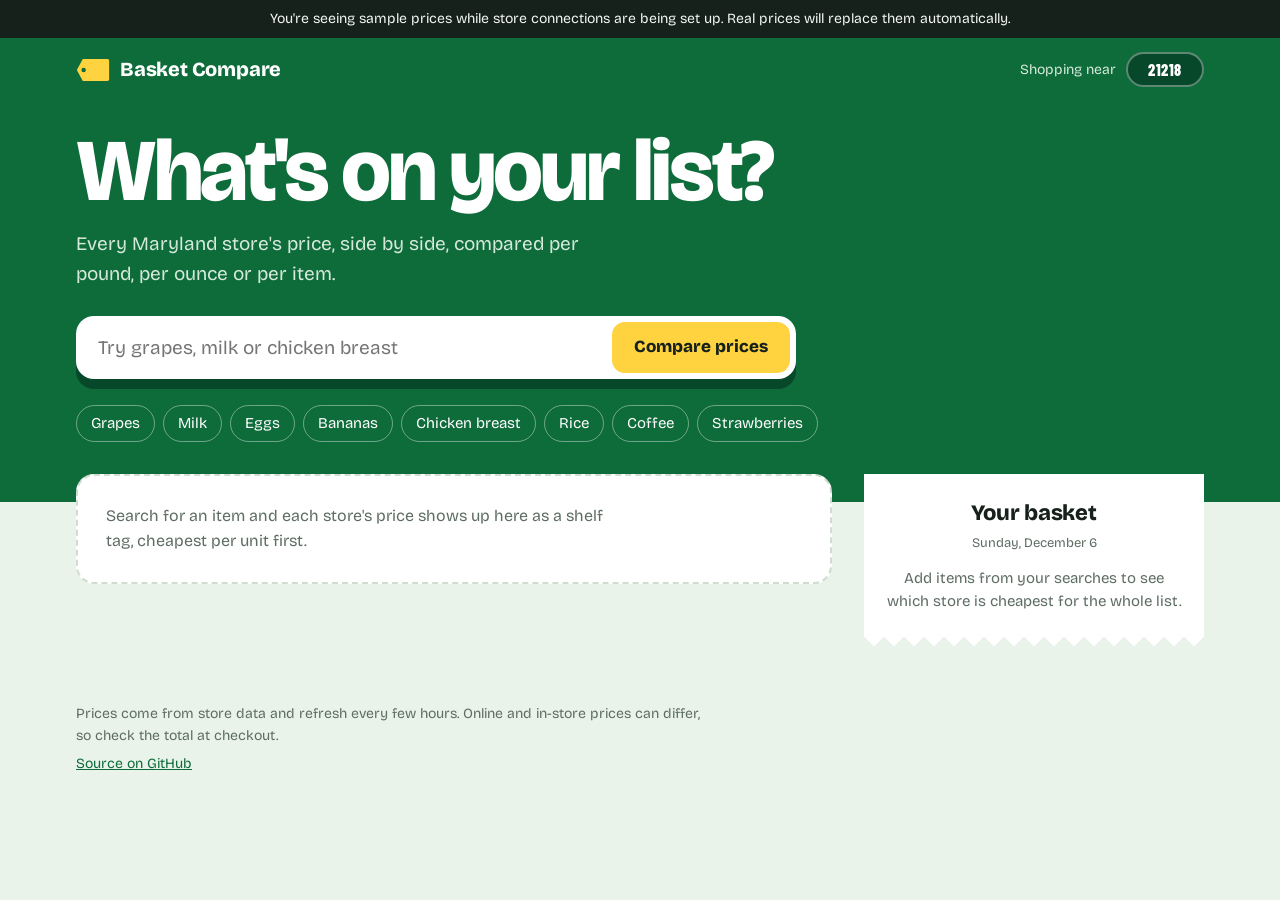
==== docs/index.html @ 12f12bfe "Basket Compare: Maryland grocery price comparison Unit-price comparison across stores, whole-basket " ====
<!doctype html>
<html lang="en">
<head>
  <meta charset="utf-8">
  <meta name="viewport" content="width=device-width, initial-scale=1">
  <title>Basket Compare — Maryland grocery prices</title>
  <meta name="description" content="Compare grocery prices across Maryland stores by unit price and find the cheapest store for your whole list.">
  <meta name="theme-color" content="#0e6b3a">
  <link rel="icon" href="data:image/svg+xml,%3Csvg xmlns='http://www.w3.org/2000/svg' viewBox='0 0 32 32'%3E%3Crect x='3' y='7' width='26' height='18' rx='3' fill='%23ffd23f'/%3E%3Ccircle cx='9' cy='16' r='2.5' fill='%230e6b3a'/%3E%3C/svg%3E">
  <link rel="preconnect" href="https://fonts.googleapis.com">
  <link rel="preconnect" href="https://fonts.gstatic.com" crossorigin>
  <link href="https://fonts.googleapis.com/css2?family=Bricolage+Grotesque:opsz,wght@12..96,400;12..96,600;12..96,800&family=Barlow+Condensed:wght@600;800&display=swap" rel="stylesheet">
  <link rel="stylesheet" href="styles.css">
</head>
<body>
  <p id="sample-note" class="sample-note" hidden>
    You're seeing sample prices while store connections are being set up. Real prices will replace them automatically.
  </p>

  <header class="aisle">
    <div class="wrap aisle-inner">
      <a class="brand" href="./" aria-label="Basket Compare home">
        <svg class="brand-tag" viewBox="0 0 40 28" aria-hidden="true"><path d="M8 1h29a2 2 0 0 1 2 2v22a2 2 0 0 1-2 2H8L1 14z" fill="#ffd23f"/><circle cx="9" cy="14" r="2.6" fill="#0e6b3a"/></svg>
        <span>Basket Compare</span>
      </a>
      <label class="zip">
        <span>Shopping near</span>
        <input id="zip" inputmode="numeric" maxlength="5" value="21218" aria-label="Maryland ZIP code">
      </label>
    </div>
  </header>

  <section class="hero">
    <div class="wrap">
      <h1>What's on your list?</h1>
      <p class="lede">Every Maryland store's price, side by side, compared per pound, per ounce or per item.</p>
      <form id="search-form" class="search" role="search">
        <input id="q" type="search" placeholder="Try grapes, milk or chicken breast" autocomplete="off" aria-label="Search for a grocery item">
        <button type="submit">Compare prices</button>
      </form>
      <div class="picks" id="quick" aria-label="Popular items">
        <button data-q="grapes">Grapes</button>
        <button data-q="milk">Milk</button>
        <button data-q="eggs">Eggs</button>
        <button data-q="bananas">Bananas</button>
        <button data-q="chicken breast">Chicken breast</button>
        <button data-q="rice">Rice</button>
        <button data-q="coffee">Coffee</button>
        <button data-q="strawberries">Strawberries</button>
      </div>
    </div>
  </section>

  <main class="wrap layout">
    <section class="results-col" aria-live="polite">
      <div id="results">
        <div class="shelf-empty">
          <p>Search for an item and each store's price shows up here as a shelf tag, cheapest per unit first.</p>
        </div>
      </div>
    </section>

    <aside class="receipt-col" aria-label="Your basket">
      <div class="receipt">
        <h2>Your basket</h2>
        <p class="receipt-sub" id="receipt-date"></p>
        <p class="receipt-empty" id="basket-empty">Add items from your searches to see which store is cheapest for the whole list.</p>
        <ul id="basket-list"></ul>
        <div id="basket-result"></div>
      </div>
    </aside>
  </main>

  <footer class="foot">
    <div class="wrap">
      <p>Prices come from store data and refresh every few hours. Online and in-store prices can differ, so check the total at checkout.</p>
      <p><a href="https://github.com/sahiljangra12/basket-compare">Source on GitHub</a></p>
    </div>
  </footer>

  <script type="module" src="app.js"></script>
</body>
</html>
---- docs/styles.css ----
:root {
  --leaf: #0e6b3a;        /* produce-aisle green */
  --leaf-deep: #08482a;
  --mint: #e9f3ea;        /* aisle floor */
  --tag: #ffd23f;         /* shelf-tag yellow */
  --grape: #6b2d7b;       /* sale prices */
  --ink: #15211a;
  --paper: #ffffff;
  --soft: #5e6d63;
  --rule: #cfdccf;
  --display: "Bricolage Grotesque", system-ui, sans-serif;
  --price: "Barlow Condensed", "Arial Narrow", sans-serif;
}

* { box-sizing: border-box; }
html { -webkit-text-size-adjust: 100%; }
body {
  margin: 0;
  background: var(--mint);
  color: var(--ink);
  font: 400 16px/1.55 var(--display);
  font-optical-sizing: auto;
}
.wrap { max-width: 1160px; margin: 0 auto; padding: 0 16px; }
button { font: inherit; cursor: pointer; color: inherit; }
a { color: var(--leaf); }
:focus-visible { outline: 3px solid var(--grape); outline-offset: 2px; border-radius: 6px; }

.sample-note {
  margin: 0; padding: 8px 16px; text-align: center;
  background: var(--ink); color: #f3f7f3; font-size: 14px;
}

/* Aisle header */
.aisle { background: var(--leaf); color: #fff; }
.aisle-inner { display: flex; align-items: center; justify-content: space-between; gap: 16px; min-height: 64px; }
.brand { display: flex; align-items: center; gap: 10px; color: #fff; text-decoration: none; font-weight: 800; font-size: 20px; letter-spacing: -0.01em; }
.brand-tag { width: 34px; height: 24px; }
.zip { display: flex; align-items: center; gap: 10px; font-size: 14px; color: #d6eadb; }
.zip input {
  width: 78px; padding: 6px 10px; border-radius: 999px; border: 2px solid rgba(255,255,255,.35);
  background: var(--leaf-deep); color: #fff; font: 800 16px var(--price); letter-spacing: .04em; text-align: center;
}
.zip input:focus { outline: none; border-color: var(--tag); }

/* Hero */
.hero { background: var(--leaf); color: #fff; padding: 28px 0 60px; }
.hero h1 {
  margin: 0; font-weight: 800; letter-spacing: -0.035em; line-height: .95;
  font-size: clamp(44px, 7.4vw, 88px); font-variation-settings: "opsz" 96;
}
.lede { margin: 16px 0 28px; font-size: 19px; color: #d6eadb; max-width: 46ch; }
.search { display: flex; gap: 0; max-width: 720px; background: #fff; border-radius: 18px; padding: 6px; box-shadow: 0 10px 0 var(--leaf-deep); }
.search input {
  flex: 1; min-width: 0; border: 0; padding: 14px 16px; font: 400 19px var(--display); color: var(--ink); background: transparent;
}
.search input:focus { outline: none; }
.search button {
  border: 0; border-radius: 13px; background: var(--tag); color: var(--ink);
  font-weight: 800; font-size: 17px; padding: 0 22px; white-space: nowrap;
}
.search button:hover { background: #ffdd66; }
.picks { display: flex; flex-wrap: wrap; gap: 8px; margin-top: 26px; }
.picks button {
  border: 1.5px solid rgba(255,255,255,.4); background: transparent; color: #fff;
  border-radius: 999px; padding: 6px 14px; font-size: 15px;
}
.picks button:hover, .picks button[aria-pressed="true"] { background: #fff; color: var(--leaf); border-color: #fff; }

/* Layout */
.layout {
  display: grid; grid-template-columns: minmax(0, 1fr) 340px; gap: 32px;
  margin-top: -28px; padding-bottom: 48px; align-items: start;
}
@media (max-width: 900px) { .layout { grid-template-columns: minmax(0, 1fr); } }

/* Results */
.shelf-empty {
  background: var(--paper); border-radius: 18px; padding: 28px; color: var(--soft);
  border: 2px dashed var(--rule);
}
.shelf-empty p { margin: 0; max-width: 52ch; }
.results-head {
  background: var(--paper); border-radius: 18px 18px 0 0; padding: 18px 20px 14px;
  display: flex; align-items: flex-end; justify-content: space-between; gap: 12px; flex-wrap: wrap;
}
.results-head h2 { margin: 0; font-size: 28px; font-weight: 800; letter-spacing: -0.02em; line-height: 1.1; }
.results-head p { margin: 4px 0 0; color: var(--soft); font-size: 15px; }
.add-btn {
  border: 2px solid var(--leaf); background: var(--leaf); color: #fff; border-radius: 12px;
  padding: 8px 14px; font-weight: 600; font-size: 15px;
}
.add-btn:hover { background: var(--leaf-deep); border-color: var(--leaf-deep); }
.add-btn.added { background: #fff; color: var(--leaf); }

/* The shelf: a rail with tags clipped to it */
.shelf {
  background: var(--paper); border-radius: 0 0 18px 18px; padding: 0 20px 22px;
  display: grid; grid-template-columns: repeat(auto-fill, minmax(250px, 1fr)); gap: 18px 16px;
  border-top: 10px solid #c7d3c9;
}
.tag {
  position: relative; display: grid; grid-template-rows: auto 1fr auto;
  background: var(--paper); border: 1.5px solid #d9e2da; border-top: 0; border-radius: 0 0 10px 10px;
  margin-top: -1px;
}
.tag-store {
  display: flex; align-items: center; justify-content: space-between; gap: 8px;
  background: var(--ink); color: #fff; padding: 6px 12px; font-weight: 600; font-size: 15px;
}
.tag-store small { font-weight: 400; color: #b9c7bd; font-size: 12px; }
.tag-body { display: grid; grid-template-columns: 82px 1fr; align-items: stretch; }
.unit-box {
  border-right: 1.5px solid #d9e2da; padding: 10px 10px 8px; display: flex; flex-direction: column; justify-content: center;
  font-size: 12px; color: var(--soft); line-height: 1.25;
}
.unit-box strong { font: 800 22px/1 var(--price); color: var(--ink); margin: 2px 0; }
.price-box { padding: 6px 12px 4px; text-align: right; }
.price { font: 800 64px/1 var(--price); letter-spacing: -0.01em; display: inline-flex; align-items: flex-start; }
.price .cur { font-size: 26px; margin-top: 7px; margin-right: 1px; }
.price .cents { font-size: 30px; margin-top: 6px; margin-left: 1px; text-decoration: underline; text-decoration-thickness: 3px; text-underline-offset: 3px; }
.was { display: block; font-size: 13px; color: var(--soft); }
.was s { font-family: var(--price); font-weight: 600; font-size: 15px; }
.tag-foot { padding: 8px 12px 12px; border-top: 1.5px dashed #d9e2da; }
.tag-title { margin: 0; font-weight: 600; font-size: 15px; line-height: 1.3; }
.tag-meta { margin: 2px 0 10px; color: var(--soft); font-size: 13px; }
.order {
  display: inline-block; text-decoration: none; color: var(--leaf); font-weight: 600; font-size: 14px;
  border-bottom: 2px solid currentColor; padding-bottom: 1px;
}
.order:hover { color: var(--leaf-deep); }

.tag.best { background: var(--tag); border-color: #e6b800; }
.tag.best .tag-store { background: var(--leaf); }
.tag.best .unit-box, .tag.best .tag-foot { border-color: rgba(21,33,26,.25); }
.tag.best .unit-box, .tag.best .tag-meta, .tag.best .was { color: #4a4320; }
.tag.best .order { color: var(--ink); }
.tag.best .tag-store small { color: var(--tag); font-weight: 600; font-size: 13px; }
.tag.sale .tag-store { background: var(--grape); }

.unpriced { background: var(--paper); border-radius: 18px; padding: 18px 20px; margin-top: 16px; }
.unpriced h3 { margin: 0 0 4px; font-size: 18px; font-weight: 800; }
.unpriced > p { margin: 0 0 10px; color: var(--soft); font-size: 14px; }
.unpriced ul { list-style: none; margin: 0; padding: 0; }
.unpriced li { display: flex; justify-content: space-between; gap: 16px; padding: 10px 0; border-top: 1px solid var(--rule); font-size: 14px; }
.unpriced li span { color: var(--soft); text-align: right; max-width: 40ch; }
.unpriced a { font-weight: 600; white-space: nowrap; }

.loading { background: var(--paper); border-radius: 18px; padding: 28px; color: var(--soft); }
.problem { background: var(--paper); border-radius: 18px; padding: 24px; border-left: 6px solid var(--grape); }

/* Receipt */
.receipt-col { position: sticky; top: 16px; }
.receipt {
  position: relative; background: var(--paper); padding: 22px 20px 34px;
  filter: drop-shadow(0 2px 0 #c7d3c9);
  --zig: 10px;
  -webkit-mask: conic-gradient(from -45deg at bottom, #0000, #000 1deg 89deg, #0000 90deg) 50% / calc(2 * var(--zig)) 100%;
          mask: conic-gradient(from -45deg at bottom, #0000, #000 1deg 89deg, #0000 90deg) 50% / calc(2 * var(--zig)) 100%;
}
.receipt h2 { margin: 0; text-align: center; font-size: 22px; font-weight: 800; letter-spacing: -0.01em; }
.receipt-sub { margin: 2px 0 14px; text-align: center; color: var(--soft); font-size: 13px; }
.receipt-empty { margin: 0; color: var(--soft); font-size: 15px; text-align: center; }
#basket-list { list-style: none; margin: 0; padding: 10px 0; border-top: 2px dashed var(--rule); border-bottom: 2px dashed var(--rule); }
#basket-list:empty { display: none; }
#basket-list li { display: flex; align-items: center; justify-content: space-between; gap: 8px; padding: 5px 0; font-size: 15px; }
.item-name::first-letter { text-transform: uppercase; }
.qty { display: inline-flex; align-items: center; gap: 2px; font: 800 17px var(--price); }
.qty button { width: 28px; height: 28px; border-radius: 8px; border: 1.5px solid var(--rule); background: #fff; line-height: 1; }
.qty button:hover { border-color: var(--leaf); }
.qty output { min-width: 22px; text-align: center; }
.qty .remove { border: 0; color: var(--soft); font-size: 20px; margin-left: 2px; }

.totals { padding-top: 12px; }
.totals h3 { margin: 0 0 6px; font-size: 15px; font-weight: 600; color: var(--soft); }
.line { display: flex; align-items: baseline; gap: 6px; padding: 3px 0; font-size: 15px; }
.line .dots { flex: 1; border-bottom: 2px dotted var(--rule); transform: translateY(-4px); }
.line .amt { font: 600 19px var(--price); }
.line .gap { color: var(--soft); font-size: 12px; }
.line.win { font-weight: 800; }
.line.win .amt { font-weight: 800; font-size: 24px; color: var(--leaf); }
.split { margin: 12px 0 0; padding: 10px 12px; background: var(--mint); border-radius: 10px; font-size: 14px; }
.fine { margin: 10px 0 0; color: var(--soft); font-size: 12px; line-height: 1.45; }
.order-all {
  width: 100%; margin-top: 14px; border: 0; border-radius: 12px; padding: 13px;
  background: var(--leaf); color: #fff; font-weight: 800; font-size: 16px;
}
.order-all:hover { background: var(--leaf-deep); }

.foot { padding: 8px 0 40px; color: var(--soft); font-size: 14px; }
.foot p { margin: 0 0 6px; max-width: 70ch; }

@media (max-width: 560px) {
  .hero { padding: 26px 0 56px; }
  .lede { font-size: 17px; }
  .search { flex-direction: column; padding: 6px; }
  .search button { padding: 13px; }
  .zip span { display: none; }
  .results-head h2 { font-size: 24px; }
  .shelf { padding: 0 12px 16px; }
}

/* One deliberate motion: new tags drop onto the shelf rail */
@media (prefers-reduced-motion: no-preference) {
  .tag { animation: hang .35s cubic-bezier(.2,.9,.3,1.2) both; transform-origin: top center; }
  .tag:nth-child(2) { animation-delay: .04s; } .tag:nth-child(3) { animation-delay: .08s; }
  .tag:nth-child(4) { animation-delay: .12s; } .tag:nth-child(n+5) { animation-delay: .16s; }
  @keyframes hang { from { transform: rotate(-3deg) translateY(-8px); opacity: 0; } }
}
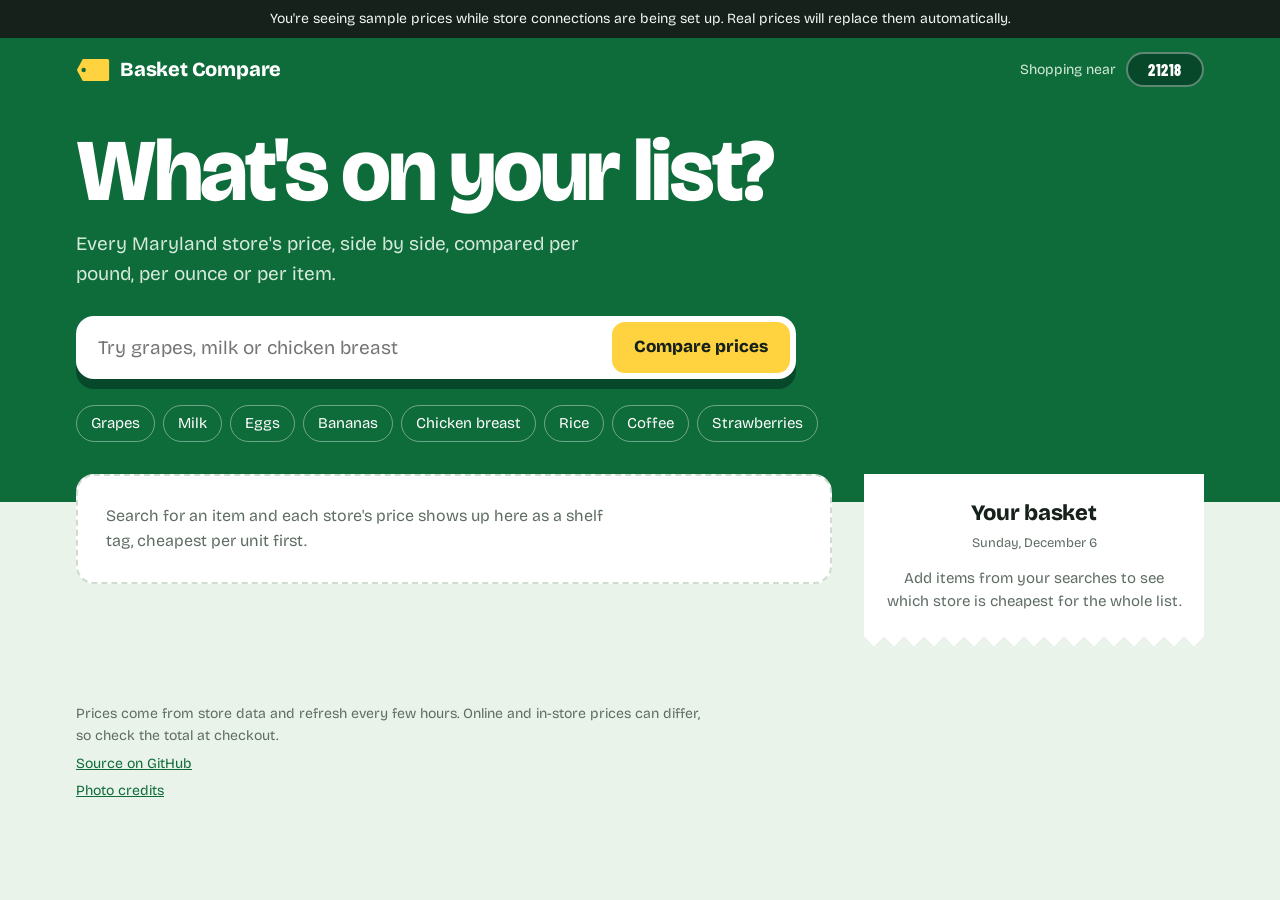
==== commit f6d849ad: "Add product photos, descriptions and buying tips Each search opens with a product card (photo, descr" ====
--- a/docs/index.html
+++ b/docs/index.html
@@ -75,6 +75,7 @@
     <div class="wrap">
       <p>Prices come from store data and refresh every few hours. Online and in-store prices can differ, so check the total at checkout.</p>
       <p><a href="https://github.com/sahiljangra12/basket-compare">Source on GitHub</a></p>
+      <p><a href="credits.html">Photo credits</a></p>
     </div>
   </footer>
 
--- a/docs/styles.css
+++ b/docs/styles.css
@@ -207,3 +207,43 @@
   .tag:nth-child(4) { animation-delay: .12s; } .tag:nth-child(n+5) { animation-delay: .16s; }
   @keyframes hang { from { transform: rotate(-3deg) translateY(-8px); opacity: 0; } }
 }
+
+/* Product card: the item you searched, above its shelf */
+.product {
+  background: var(--paper); border-radius: 18px 18px 0 0; padding: 20px;
+  display: grid; grid-template-columns: 240px minmax(0, 1fr); gap: 24px; align-items: start;
+}
+.product.no-photo { grid-template-columns: minmax(0, 1fr); }
+.product-photo { margin: 0; }
+.product-photo img {
+  display: block; width: 100%; aspect-ratio: 1; object-fit: cover; border-radius: 14px; background: var(--mint);
+}
+.product-photo figcaption { margin-top: 6px; font-size: 11px; color: var(--soft); line-height: 1.35; }
+.product-photo figcaption a { color: inherit; }
+.product-info h2 { margin: 2px 0 6px; font-size: 40px; font-weight: 800; letter-spacing: -0.03em; line-height: 1; }
+.product-desc { margin: 0 0 10px; font-size: 17px; max-width: 52ch; }
+.product-tip { margin: 0 0 16px; font-size: 15px; color: var(--soft); max-width: 56ch; padding-left: 12px; border-left: 3px solid var(--tag); }
+.product-tip strong { color: var(--ink); font-weight: 600; margin-right: 4px; }
+.product-facts { display: flex; flex-wrap: wrap; gap: 10px; margin-bottom: 16px; }
+.product-facts div {
+  display: grid; padding: 8px 14px 9px; border-radius: 12px; background: var(--mint); min-width: 120px; line-height: 1.15;
+}
+.product-facts div:first-child { background: var(--tag); }
+.product-facts span { font-size: 13px; color: var(--soft); }
+.product-facts div:first-child span, .product-facts div:first-child em { color: #4a4320; }
+.product-facts strong { font: 800 30px/1.05 var(--price); }
+.product-facts small { font-size: 16px; font-weight: 600; }
+.product-facts em { font-style: normal; font-size: 13px; color: var(--soft); }
+
+/* Photo on each shelf tag */
+.tag-photo { aspect-ratio: 4 / 3; overflow: hidden; background: #fff; border-bottom: 1.5px solid #d9e2da; }
+.tag-photo img { display: block; width: 100%; height: 100%; }
+.tag-photo.scene img { object-fit: cover; }
+.tag-photo.pack img { object-fit: contain; padding: 10px; }
+.tag.best .tag-photo { border-color: rgba(21,33,26,.25); }
+
+@media (max-width: 700px) {
+  .product { grid-template-columns: minmax(0, 1fr); gap: 16px; padding: 16px; }
+  .product-photo img { aspect-ratio: 16 / 10; }
+  .product-info h2 { font-size: 32px; }
+}
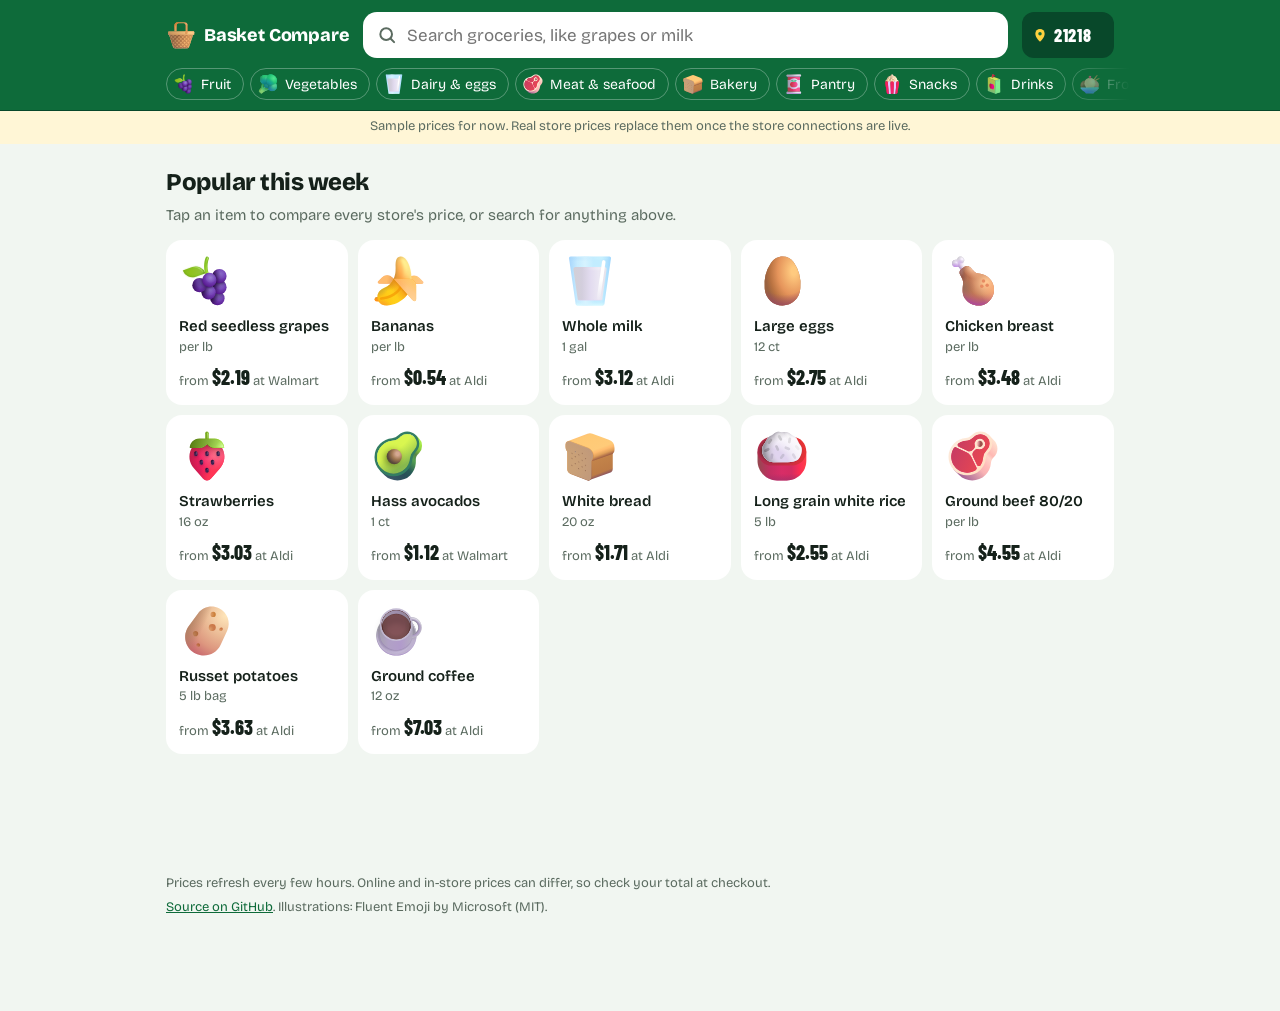
==== commit 871cd38c: "Rebuild: smarter search, 168 products, illustrated icons, fixed store links - Search suggests as you" ====
--- a/docs/index.html
+++ b/docs/index.html
@@ -2,83 +2,67 @@
 <html lang="en">
 <head>
   <meta charset="utf-8">
-  <meta name="viewport" content="width=device-width, initial-scale=1">
+  <meta name="viewport" content="width=device-width, initial-scale=1, viewport-fit=cover">
   <title>Basket Compare — Maryland grocery prices</title>
   <meta name="description" content="Compare grocery prices across Maryland stores by unit price and find the cheapest store for your whole list.">
   <meta name="theme-color" content="#0e6b3a">
-  <link rel="icon" href="data:image/svg+xml,%3Csvg xmlns='http://www.w3.org/2000/svg' viewBox='0 0 32 32'%3E%3Crect x='3' y='7' width='26' height='18' rx='3' fill='%23ffd23f'/%3E%3Ccircle cx='9' cy='16' r='2.5' fill='%230e6b3a'/%3E%3C/svg%3E">
+  <link rel="icon" href="icons/basket.svg" type="image/svg+xml">
   <link rel="preconnect" href="https://fonts.googleapis.com">
   <link rel="preconnect" href="https://fonts.gstatic.com" crossorigin>
   <link href="https://fonts.googleapis.com/css2?family=Bricolage+Grotesque:opsz,wght@12..96,400;12..96,600;12..96,800&family=Barlow+Condensed:wght@600;800&display=swap" rel="stylesheet">
-  <link rel="stylesheet" href="styles.css">
+  <link rel="stylesheet" href="styles.css?v=6">
 </head>
 <body>
-  <p id="sample-note" class="sample-note" hidden>
-    You're seeing sample prices while store connections are being set up. Real prices will replace them automatically.
-  </p>
-
-  <header class="aisle">
-    <div class="wrap aisle-inner">
-      <a class="brand" href="./" aria-label="Basket Compare home">
-        <svg class="brand-tag" viewBox="0 0 40 28" aria-hidden="true"><path d="M8 1h29a2 2 0 0 1 2 2v22a2 2 0 0 1-2 2H8L1 14z" fill="#ffd23f"/><circle cx="9" cy="14" r="2.6" fill="#0e6b3a"/></svg>
+  <header class="bar">
+    <div class="wrap bar-inner">
+      <a class="brand" href="#/" aria-label="Basket Compare home">
+        <img src="icons/basket.svg" alt="" width="30" height="30">
         <span>Basket Compare</span>
       </a>
-      <label class="zip">
-        <span>Shopping near</span>
-        <input id="zip" inputmode="numeric" maxlength="5" value="21218" aria-label="Maryland ZIP code">
+
+      <form class="search" id="search-form" role="search" autocomplete="off">
+        <svg class="search-icon" viewBox="0 0 24 24" aria-hidden="true"><circle cx="11" cy="11" r="7" fill="none" stroke="currentColor" stroke-width="2.4"/><path d="m16.5 16.5 4 4" stroke="currentColor" stroke-width="2.4" stroke-linecap="round"/></svg>
+        <input id="q" type="search" placeholder="Search groceries, like grapes or milk" aria-label="Search groceries"
+               role="combobox" aria-expanded="false" aria-controls="suggest" aria-autocomplete="list" spellcheck="false">
+        <ul id="suggest" class="suggest" role="listbox" hidden></ul>
+      </form>
+
+      <label class="zip" title="Your Maryland ZIP code">
+        <span class="visually-hidden">Maryland ZIP code</span>
+        <svg viewBox="0 0 24 24" aria-hidden="true"><path d="M12 22s7-6.2 7-12a7 7 0 1 0-14 0c0 5.8 7 12 7 12Z" fill="currentColor"/><circle cx="12" cy="10" r="2.6" fill="#0e6b3a"/></svg>
+        <input id="zip" inputmode="numeric" maxlength="5" value="21218">
       </label>
     </div>
+    <nav class="wrap cats" id="cats" aria-label="Categories"></nav>
   </header>
 
-  <section class="hero">
-    <div class="wrap">
-      <h1>What's on your list?</h1>
-      <p class="lede">Every Maryland store's price, side by side, compared per pound, per ounce or per item.</p>
-      <form id="search-form" class="search" role="search">
-        <input id="q" type="search" placeholder="Try grapes, milk or chicken breast" autocomplete="off" aria-label="Search for a grocery item">
-        <button type="submit">Compare prices</button>
-      </form>
-      <div class="picks" id="quick" aria-label="Popular items">
-        <button data-q="grapes">Grapes</button>
-        <button data-q="milk">Milk</button>
-        <button data-q="eggs">Eggs</button>
-        <button data-q="bananas">Bananas</button>
-        <button data-q="chicken breast">Chicken breast</button>
-        <button data-q="rice">Rice</button>
-        <button data-q="coffee">Coffee</button>
-        <button data-q="strawberries">Strawberries</button>
+  <p class="sample-note" id="sample-note" hidden>Sample prices for now. Real store prices replace them once the store connections are live.</p>
+
+  <main class="wrap" id="view" tabindex="-1"></main>
+
+  <button class="basket-fab" id="basket-fab" type="button" aria-controls="drawer" aria-expanded="false" hidden>
+    <img src="icons/basket.svg" alt="" width="26" height="26">
+    <span id="fab-count">0</span>
+    <strong id="fab-total"></strong>
+  </button>
+
+  <div class="scrim" id="scrim" hidden></div>
+  <aside class="drawer" id="drawer" aria-label="Your basket" aria-hidden="true">
+    <div class="receipt">
+      <div class="receipt-head">
+        <h2>Your basket</h2>
+        <button class="close" id="close-drawer" type="button" aria-label="Close basket">×</button>
       </div>
+      <div id="basket"></div>
     </div>
-  </section>
+  </aside>
 
-  <main class="wrap layout">
-    <section class="results-col" aria-live="polite">
-      <div id="results">
-        <div class="shelf-empty">
-          <p>Search for an item and each store's price shows up here as a shelf tag, cheapest per unit first.</p>
-        </div>
-      </div>
-    </section>
-
-    <aside class="receipt-col" aria-label="Your basket">
-      <div class="receipt">
-        <h2>Your basket</h2>
-        <p class="receipt-sub" id="receipt-date"></p>
-        <p class="receipt-empty" id="basket-empty">Add items from your searches to see which store is cheapest for the whole list.</p>
-        <ul id="basket-list"></ul>
-        <div id="basket-result"></div>
-      </div>
-    </aside>
-  </main>
-
-  <footer class="foot">
-    <div class="wrap">
-      <p>Prices come from store data and refresh every few hours. Online and in-store prices can differ, so check the total at checkout.</p>
-      <p><a href="https://github.com/sahiljangra12/basket-compare">Source on GitHub</a></p>
-      <p><a href="credits.html">Photo credits</a></p>
-    </div>
+  <footer class="wrap foot">
+    <p>Prices refresh every few hours. Online and in-store prices can differ, so check your total at checkout.</p>
+    <p><a href="https://github.com/sahiljangra12/basket-compare">Source on GitHub</a>. Illustrations: Fluent Emoji by Microsoft (MIT).</p>
   </footer>
 
-  <script type="module" src="app.js"></script>
+  <div class="toast" id="toast" role="status" aria-live="polite"></div>
+  <script type="module" src="app.js?v=6"></script>
 </body>
 </html>
--- a/docs/styles.css
+++ b/docs/styles.css
@@ -1,249 +1,229 @@
 :root {
-  --leaf: #0e6b3a;        /* produce-aisle green */
+  --leaf: #0e6b3a;
   --leaf-deep: #08482a;
-  --mint: #e9f3ea;        /* aisle floor */
-  --tag: #ffd23f;         /* shelf-tag yellow */
-  --grape: #6b2d7b;       /* sale prices */
+  --leaf-soft: #e3f0e6;
+  --mint: #f1f6f1;
+  --tag: #ffd23f;
+  --tag-soft: #fff6d6;
+  --grape: #6b2d7b;
   --ink: #15211a;
+  --soft: #5b6b60;
+  --rule: #dbe5dc;
   --paper: #ffffff;
-  --soft: #5e6d63;
-  --rule: #cfdccf;
   --display: "Bricolage Grotesque", system-ui, sans-serif;
   --price: "Barlow Condensed", "Arial Narrow", sans-serif;
-}
-
+  --ease: cubic-bezier(.2, .8, .2, 1);
+}
 * { box-sizing: border-box; }
-html { -webkit-text-size-adjust: 100%; }
-body {
-  margin: 0;
-  background: var(--mint);
-  color: var(--ink);
-  font: 400 16px/1.55 var(--display);
-  font-optical-sizing: auto;
-}
-.wrap { max-width: 1160px; margin: 0 auto; padding: 0 16px; }
-button { font: inherit; cursor: pointer; color: inherit; }
+html { -webkit-text-size-adjust: 100%; scroll-padding-top: 140px; }
+body { margin: 0; background: var(--mint); color: var(--ink); font: 400 16px/1.5 var(--display); }
+.wrap { max-width: 980px; margin: 0 auto; padding: 0 16px; }
+button { font: inherit; color: inherit; cursor: pointer; }
 a { color: var(--leaf); }
-:focus-visible { outline: 3px solid var(--grape); outline-offset: 2px; border-radius: 6px; }
-
-.sample-note {
-  margin: 0; padding: 8px 16px; text-align: center;
-  background: var(--ink); color: #f3f7f3; font-size: 14px;
-}
-
-/* Aisle header */
-.aisle { background: var(--leaf); color: #fff; }
-.aisle-inner { display: flex; align-items: center; justify-content: space-between; gap: 16px; min-height: 64px; }
-.brand { display: flex; align-items: center; gap: 10px; color: #fff; text-decoration: none; font-weight: 800; font-size: 20px; letter-spacing: -0.01em; }
-.brand-tag { width: 34px; height: 24px; }
-.zip { display: flex; align-items: center; gap: 10px; font-size: 14px; color: #d6eadb; }
-.zip input {
-  width: 78px; padding: 6px 10px; border-radius: 999px; border: 2px solid rgba(255,255,255,.35);
-  background: var(--leaf-deep); color: #fff; font: 800 16px var(--price); letter-spacing: .04em; text-align: center;
-}
-.zip input:focus { outline: none; border-color: var(--tag); }
-
-/* Hero */
-.hero { background: var(--leaf); color: #fff; padding: 28px 0 60px; }
-.hero h1 {
-  margin: 0; font-weight: 800; letter-spacing: -0.035em; line-height: .95;
-  font-size: clamp(44px, 7.4vw, 88px); font-variation-settings: "opsz" 96;
-}
-.lede { margin: 16px 0 28px; font-size: 19px; color: #d6eadb; max-width: 46ch; }
-.search { display: flex; gap: 0; max-width: 720px; background: #fff; border-radius: 18px; padding: 6px; box-shadow: 0 10px 0 var(--leaf-deep); }
+img { display: block; }
+:focus-visible { outline: 3px solid var(--grape); outline-offset: 2px; border-radius: 8px; }
+.visually-hidden { position: absolute; width: 1px; height: 1px; overflow: hidden; clip: rect(0 0 0 0); white-space: nowrap; }
+
+/* ---------- top bar: brand, search, ZIP ---------- */
+.bar { position: sticky; top: 0; z-index: 20; background: var(--leaf); color: #fff; box-shadow: 0 1px 0 var(--leaf-deep); }
+.bar-inner { display: flex; align-items: center; gap: 14px; padding-top: 12px; padding-bottom: 10px; }
+.brand { display: flex; align-items: center; gap: 8px; color: #fff; text-decoration: none; font-weight: 800; font-size: 18px; letter-spacing: -0.01em; white-space: nowrap; }
+.search { position: relative; z-index: 3; flex: 1; min-width: 0; }
 .search input {
-  flex: 1; min-width: 0; border: 0; padding: 14px 16px; font: 400 19px var(--display); color: var(--ink); background: transparent;
-}
-.search input:focus { outline: none; }
-.search button {
-  border: 0; border-radius: 13px; background: var(--tag); color: var(--ink);
-  font-weight: 800; font-size: 17px; padding: 0 22px; white-space: nowrap;
-}
-.search button:hover { background: #ffdd66; }
-.picks { display: flex; flex-wrap: wrap; gap: 8px; margin-top: 26px; }
-.picks button {
-  border: 1.5px solid rgba(255,255,255,.4); background: transparent; color: #fff;
-  border-radius: 999px; padding: 6px 14px; font-size: 15px;
-}
-.picks button:hover, .picks button[aria-pressed="true"] { background: #fff; color: var(--leaf); border-color: #fff; }
-
-/* Layout */
-.layout {
-  display: grid; grid-template-columns: minmax(0, 1fr) 340px; gap: 32px;
-  margin-top: -28px; padding-bottom: 48px; align-items: start;
-}
-@media (max-width: 900px) { .layout { grid-template-columns: minmax(0, 1fr); } }
-
-/* Results */
-.shelf-empty {
-  background: var(--paper); border-radius: 18px; padding: 28px; color: var(--soft);
-  border: 2px dashed var(--rule);
-}
-.shelf-empty p { margin: 0; max-width: 52ch; }
-.results-head {
-  background: var(--paper); border-radius: 18px 18px 0 0; padding: 18px 20px 14px;
-  display: flex; align-items: flex-end; justify-content: space-between; gap: 12px; flex-wrap: wrap;
-}
-.results-head h2 { margin: 0; font-size: 28px; font-weight: 800; letter-spacing: -0.02em; line-height: 1.1; }
-.results-head p { margin: 4px 0 0; color: var(--soft); font-size: 15px; }
-.add-btn {
-  border: 2px solid var(--leaf); background: var(--leaf); color: #fff; border-radius: 12px;
-  padding: 8px 14px; font-weight: 600; font-size: 15px;
-}
-.add-btn:hover { background: var(--leaf-deep); border-color: var(--leaf-deep); }
-.add-btn.added { background: #fff; color: var(--leaf); }
-
-/* The shelf: a rail with tags clipped to it */
-.shelf {
-  background: var(--paper); border-radius: 0 0 18px 18px; padding: 0 20px 22px;
-  display: grid; grid-template-columns: repeat(auto-fill, minmax(250px, 1fr)); gap: 18px 16px;
-  border-top: 10px solid #c7d3c9;
-}
-.tag {
-  position: relative; display: grid; grid-template-rows: auto 1fr auto;
-  background: var(--paper); border: 1.5px solid #d9e2da; border-top: 0; border-radius: 0 0 10px 10px;
-  margin-top: -1px;
-}
-.tag-store {
-  display: flex; align-items: center; justify-content: space-between; gap: 8px;
-  background: var(--ink); color: #fff; padding: 6px 12px; font-weight: 600; font-size: 15px;
-}
-.tag-store small { font-weight: 400; color: #b9c7bd; font-size: 12px; }
-.tag-body { display: grid; grid-template-columns: 82px 1fr; align-items: stretch; }
-.unit-box {
-  border-right: 1.5px solid #d9e2da; padding: 10px 10px 8px; display: flex; flex-direction: column; justify-content: center;
-  font-size: 12px; color: var(--soft); line-height: 1.25;
-}
-.unit-box strong { font: 800 22px/1 var(--price); color: var(--ink); margin: 2px 0; }
-.price-box { padding: 6px 12px 4px; text-align: right; }
-.price { font: 800 64px/1 var(--price); letter-spacing: -0.01em; display: inline-flex; align-items: flex-start; }
-.price .cur { font-size: 26px; margin-top: 7px; margin-right: 1px; }
-.price .cents { font-size: 30px; margin-top: 6px; margin-left: 1px; text-decoration: underline; text-decoration-thickness: 3px; text-underline-offset: 3px; }
-.was { display: block; font-size: 13px; color: var(--soft); }
-.was s { font-family: var(--price); font-weight: 600; font-size: 15px; }
-.tag-foot { padding: 8px 12px 12px; border-top: 1.5px dashed #d9e2da; }
-.tag-title { margin: 0; font-weight: 600; font-size: 15px; line-height: 1.3; }
-.tag-meta { margin: 2px 0 10px; color: var(--soft); font-size: 13px; }
+  width: 100%; height: 46px; border: 0; border-radius: 14px; padding: 0 16px 0 44px;
+  font: 400 17px var(--display); color: var(--ink); background: #fff; -webkit-appearance: none; appearance: none;
+}
+.search input::-webkit-search-cancel-button { display: none; }
+.search input:focus { outline: 3px solid var(--tag); outline-offset: 0; }
+.search-icon { position: absolute; left: 14px; top: 13px; width: 20px; height: 20px; color: var(--soft); pointer-events: none; }
+.zip { display: flex; align-items: center; gap: 4px; background: var(--leaf-deep); border-radius: 12px; padding: 0 10px; height: 46px; }
+.zip svg { width: 16px; height: 16px; color: var(--tag); }
+.zip input { width: 52px; border: 0; background: transparent; color: #fff; font: 800 18px var(--price); letter-spacing: .04em; }
+.zip input:focus { outline: none; }
+.zip:focus-within { box-shadow: 0 0 0 3px var(--tag); }
+
+/* suggestions under the search box */
+.suggest {
+  position: absolute; left: 0; right: 0; top: 52px; margin: 0; padding: 6px; list-style: none;
+  background: #fff; color: var(--ink); border-radius: 14px; box-shadow: 0 18px 40px rgba(8, 72, 42, .25);
+  max-height: min(70vh, 460px); overflow-y: auto;
+}
+.suggest li { display: grid; grid-template-columns: 36px 1fr auto; align-items: center; gap: 10px; padding: 7px 10px; border-radius: 10px; cursor: pointer; }
+.suggest li[aria-selected="true"], .suggest li:hover { background: var(--leaf-soft); }
+.suggest img { width: 32px; height: 32px; }
+.suggest .s-name { font-weight: 600; line-height: 1.2; }
+.suggest .s-name mark { background: none; color: var(--leaf); }
+.suggest .s-meta { display: block; font-size: 13px; color: var(--soft); font-weight: 400; }
+.suggest .s-price { font: 800 18px var(--price); color: var(--leaf); white-space: nowrap; }
+.suggest .s-note { display: block; padding: 6px 10px 2px; font-size: 13px; color: var(--soft); cursor: default; }
+.suggest .s-note:hover { background: none; }
+
+/* category chips */
+.cats { display: flex; gap: 6px; overflow-x: auto; padding-bottom: 10px; scrollbar-width: none;
+  -webkit-mask-image: linear-gradient(90deg, #000 92%, transparent); mask-image: linear-gradient(90deg, #000 92%, transparent); }
+.cats::-webkit-scrollbar { display: none; }
+.cats a {
+  display: flex; align-items: center; gap: 6px; flex: none; text-decoration: none; color: #fff;
+  border: 1.5px solid rgba(255, 255, 255, .3); border-radius: 999px; padding: 4px 12px 4px 6px; font-size: 14px;
+}
+.cats a img { width: 22px; height: 22px; }
+.cats a:hover, .cats a[aria-current="page"] { background: #fff; color: var(--leaf); border-color: #fff; }
+
+.sample-note { margin: 0; padding: 7px 16px; text-align: center; font-size: 13px; color: var(--soft); background: var(--tag-soft); }
+
+/* ---------- views ---------- */
+#view { padding-top: 20px; padding-bottom: 96px; min-height: 60vh; outline: none; }
+@media (prefers-reduced-motion: no-preference) {
+  #view.enter { animation: rise .22s var(--ease); }
+  @keyframes rise { from { opacity: 0; transform: translateY(6px); } }
+}
+.view-title { margin: 0 0 12px; font-size: 24px; font-weight: 800; letter-spacing: -0.02em; }
+.view-sub { margin: -8px 0 14px; color: var(--soft); font-size: 15px; }
+
+/* product tiles (home, category, search results) */
+.tiles { display: grid; grid-template-columns: repeat(auto-fill, minmax(150px, 1fr)); gap: 10px; margin: 0 0 24px; padding: 0; list-style: none; }
+.tile {
+  display: grid; grid-template-rows: auto 1fr auto; gap: 2px; height: 100%; text-decoration: none; color: inherit;
+  background: var(--paper); border-radius: 16px; padding: 12px; border: 1.5px solid transparent;
+  transition: border-color .15s, transform .15s var(--ease);
+}
+.tile:hover { border-color: var(--leaf); transform: translateY(-2px); }
+.tile img { width: 56px; height: 56px; margin-bottom: 6px; }
+.tile-name { font-weight: 600; line-height: 1.25; font-size: 15px; }
+.tile-size { font-size: 13px; color: var(--soft); }
+.tile-price { margin-top: 6px; font-size: 13px; color: var(--soft); }
+.tile-price strong { font: 800 20px var(--price); color: var(--ink); }
+
+.did-you-mean { margin: -4px 0 14px; font-size: 15px; color: var(--soft); }
+.did-you-mean strong { color: var(--ink); }
+.empty { background: var(--paper); border-radius: 16px; padding: 22px; }
+.empty h2 { margin: 0 0 6px; font-size: 20px; }
+.empty p { margin: 0 0 12px; color: var(--soft); }
+
+/* ---------- product comparison ---------- */
+.back { display: inline-flex; align-items: center; gap: 4px; margin-bottom: 10px; font-size: 14px; text-decoration: none; color: var(--soft); }
+.back:hover { color: var(--leaf); }
+.product { display: grid; grid-template-columns: minmax(0, 1fr) auto; gap: 16px; align-items: center; background: var(--paper); border-radius: 20px 20px 0 0; padding: 18px; }
+.product-main { display: flex; gap: 16px; align-items: center; min-width: 0; }
+.product-icon { flex: none; width: 84px; height: 84px; border-radius: 22px; background: var(--leaf-soft); display: grid; place-items: center; }
+.product-icon img { width: 60px; height: 60px; }
+@media (prefers-reduced-motion: no-preference) {
+  .product-icon img { animation: pop .45s var(--ease); }
+  @keyframes pop { 0% { transform: scale(.6) rotate(-8deg); opacity: 0; } 70% { transform: scale(1.06) rotate(2deg); } }
+}
+.product h1 { margin: 0; font-size: 28px; line-height: 1.1; letter-spacing: -0.025em; font-weight: 800; }
+.product-desc { margin: 4px 0 0; color: var(--soft); font-size: 15px; }
+.add {
+  border: 0; border-radius: 12px; background: var(--leaf); color: #fff; font-weight: 600; padding: 11px 16px; white-space: nowrap;
+  transition: background .15s;
+}
+.add:hover { background: var(--leaf-deep); }
+.add.added { background: var(--leaf-soft); color: var(--leaf); }
+
+.summary { display: flex; flex-wrap: wrap; gap: 8px 18px; background: var(--paper); padding: 0 18px 14px; font-size: 14px; color: var(--soft); border-bottom: 1.5px solid var(--rule); }
+.summary strong { color: var(--ink); }
+
+.prices { list-style: none; margin: 0; padding: 0; background: var(--paper); border-radius: 0 0 20px 20px; overflow: hidden; }
+.row {
+  display: grid; grid-template-columns: minmax(0, 1fr) auto auto auto; align-items: center; gap: 18px;
+  padding: 12px 18px; border-top: 1px solid var(--rule);
+}
+.row:first-child { border-top: 0; }
+.row.best { background: var(--tag-soft); box-shadow: inset 4px 0 0 var(--tag); }
+.store { font-weight: 600; display: flex; flex-wrap: wrap; align-items: center; gap: 4px 8px; }
+.badge { font-size: 12px; font-weight: 600; padding: 2px 8px; border-radius: 999px; background: var(--tag); color: var(--ink); }
+.scope { display: block; width: 100%; font-size: 12px; font-weight: 400; color: var(--soft); }
+.unit { min-width: 84px; text-align: right; font-size: 13px; color: var(--soft); line-height: 1.2; }
+.unit strong { display: block; font: 800 19px var(--price); color: var(--ink); }
+.price { min-width: 92px; text-align: right; font: 800 34px/1 var(--price); letter-spacing: -0.01em; white-space: nowrap; }
+.price .per { font-size: 16px; font-weight: 600; color: var(--soft); margin-left: 2px; }
+.price sup { font-size: 16px; vertical-align: 14px; margin-right: 1px; }
+.price .cents { font-size: 18px; vertical-align: 13px; margin-left: 1px; }
 .order {
-  display: inline-block; text-decoration: none; color: var(--leaf); font-weight: 600; font-size: 14px;
-  border-bottom: 2px solid currentColor; padding-bottom: 1px;
-}
-.order:hover { color: var(--leaf-deep); }
-
-.tag.best { background: var(--tag); border-color: #e6b800; }
-.tag.best .tag-store { background: var(--leaf); }
-.tag.best .unit-box, .tag.best .tag-foot { border-color: rgba(21,33,26,.25); }
-.tag.best .unit-box, .tag.best .tag-meta, .tag.best .was { color: #4a4320; }
-.tag.best .order { color: var(--ink); }
-.tag.best .tag-store small { color: var(--tag); font-weight: 600; font-size: 13px; }
-.tag.sale .tag-store { background: var(--grape); }
-
-.unpriced { background: var(--paper); border-radius: 18px; padding: 18px 20px; margin-top: 16px; }
-.unpriced h3 { margin: 0 0 4px; font-size: 18px; font-weight: 800; }
-.unpriced > p { margin: 0 0 10px; color: var(--soft); font-size: 14px; }
-.unpriced ul { list-style: none; margin: 0; padding: 0; }
-.unpriced li { display: flex; justify-content: space-between; gap: 16px; padding: 10px 0; border-top: 1px solid var(--rule); font-size: 14px; }
-.unpriced li span { color: var(--soft); text-align: right; max-width: 40ch; }
-.unpriced a { font-weight: 600; white-space: nowrap; }
-
-.loading { background: var(--paper); border-radius: 18px; padding: 28px; color: var(--soft); }
-.problem { background: var(--paper); border-radius: 18px; padding: 24px; border-left: 6px solid var(--grape); }
-
-/* Receipt */
-.receipt-col { position: sticky; top: 16px; }
-.receipt {
-  position: relative; background: var(--paper); padding: 22px 20px 34px;
-  filter: drop-shadow(0 2px 0 #c7d3c9);
-  --zig: 10px;
-  -webkit-mask: conic-gradient(from -45deg at bottom, #0000, #000 1deg 89deg, #0000 90deg) 50% / calc(2 * var(--zig)) 100%;
-          mask: conic-gradient(from -45deg at bottom, #0000, #000 1deg 89deg, #0000 90deg) 50% / calc(2 * var(--zig)) 100%;
-}
-.receipt h2 { margin: 0; text-align: center; font-size: 22px; font-weight: 800; letter-spacing: -0.01em; }
-.receipt-sub { margin: 2px 0 14px; text-align: center; color: var(--soft); font-size: 13px; }
-.receipt-empty { margin: 0; color: var(--soft); font-size: 15px; text-align: center; }
-#basket-list { list-style: none; margin: 0; padding: 10px 0; border-top: 2px dashed var(--rule); border-bottom: 2px dashed var(--rule); }
-#basket-list:empty { display: none; }
-#basket-list li { display: flex; align-items: center; justify-content: space-between; gap: 8px; padding: 5px 0; font-size: 15px; }
-.item-name::first-letter { text-transform: uppercase; }
-.qty { display: inline-flex; align-items: center; gap: 2px; font: 800 17px var(--price); }
+  justify-self: end; display: inline-flex; align-items: center; gap: 6px; text-decoration: none; white-space: nowrap;
+  border: 1.5px solid var(--leaf); color: var(--leaf); border-radius: 10px; padding: 7px 12px; font-weight: 600; font-size: 14px;
+  transition: background .15s, color .15s;
+}
+.order:hover { background: var(--leaf); color: #fff; }
+.row.best .order { background: var(--leaf); color: #fff; }
+.row.best .order:hover { background: var(--leaf-deep); }
+.order svg { width: 14px; height: 14px; }
+.link-note { margin: 10px 4px 0; font-size: 13px; color: var(--soft); }
+
+.related { margin-top: 26px; }
+.related h2 { font-size: 18px; margin: 0 0 10px; }
+
+/* ---------- basket button + drawer ---------- */
+.basket-fab {
+  position: fixed; right: max(16px, env(safe-area-inset-right)); bottom: max(16px, env(safe-area-inset-bottom)); z-index: 30;
+  display: flex; align-items: center; gap: 8px; border: 0; border-radius: 999px; padding: 10px 18px 10px 12px;
+  background: var(--ink); color: #fff; box-shadow: 0 10px 30px rgba(21, 33, 26, .3); font-weight: 600;
+}
+.basket-fab[hidden] { display: none; }
+.basket-fab #fab-count { background: var(--tag); color: var(--ink); border-radius: 999px; min-width: 24px; height: 24px; display: grid; place-items: center; font-size: 13px; font-weight: 800; padding: 0 6px; }
+.basket-fab strong { font: 800 20px var(--price); }
+@media (prefers-reduced-motion: no-preference) {
+  .basket-fab.bump { animation: bump .35s var(--ease); }
+  @keyframes bump { 40% { transform: scale(1.1); } }
+}
+.scrim { position: fixed; inset: 0; background: rgba(21, 33, 26, .35); z-index: 40; opacity: 0; transition: opacity .2s; }
+.scrim.on { opacity: 1; }
+.drawer {
+  position: fixed; top: 0; right: 0; bottom: 0; z-index: 50; width: min(400px, 100%); padding: 14px;
+  transform: translateX(105%); transition: transform .28s var(--ease); overflow-y: auto; overscroll-behavior: contain;
+}
+.drawer.open { transform: none; }
+.receipt { background: var(--paper); border-radius: 18px; padding: 18px; min-height: 100%; }
+.receipt-head { display: flex; justify-content: space-between; align-items: center; margin-bottom: 8px; }
+.receipt h2 { margin: 0; font-size: 22px; font-weight: 800; }
+.close { border: 0; background: var(--mint); width: 34px; height: 34px; border-radius: 10px; font-size: 22px; line-height: 1; }
+.b-empty { color: var(--soft); }
+.b-lines { list-style: none; margin: 0 0 6px; padding: 0; }
+.b-line { display: grid; grid-template-columns: 34px minmax(0, 1fr) auto; gap: 10px; align-items: center; padding: 8px 0; border-bottom: 1px dashed var(--rule); }
+.b-line img { width: 32px; height: 32px; }
+.b-name { font-weight: 600; font-size: 15px; line-height: 1.2; }
+.b-where { font-size: 13px; color: var(--soft); }
+.b-where a { font-weight: 600; }
+.qty { display: flex; align-items: center; gap: 2px; }
 .qty button { width: 28px; height: 28px; border-radius: 8px; border: 1.5px solid var(--rule); background: #fff; line-height: 1; }
-.qty button:hover { border-color: var(--leaf); }
-.qty output { min-width: 22px; text-align: center; }
-.qty .remove { border: 0; color: var(--soft); font-size: 20px; margin-left: 2px; }
-
-.totals { padding-top: 12px; }
-.totals h3 { margin: 0 0 6px; font-size: 15px; font-weight: 600; color: var(--soft); }
+.qty output { min-width: 22px; text-align: center; font: 800 17px var(--price); }
+.b-sec { margin: 16px 0 6px; font-size: 14px; color: var(--soft); font-weight: 600; }
 .line { display: flex; align-items: baseline; gap: 6px; padding: 3px 0; font-size: 15px; }
 .line .dots { flex: 1; border-bottom: 2px dotted var(--rule); transform: translateY(-4px); }
 .line .amt { font: 600 19px var(--price); }
-.line .gap { color: var(--soft); font-size: 12px; }
+.line .miss { font-size: 12px; color: var(--soft); }
 .line.win { font-weight: 800; }
 .line.win .amt { font-weight: 800; font-size: 24px; color: var(--leaf); }
-.split { margin: 12px 0 0; padding: 10px 12px; background: var(--mint); border-radius: 10px; font-size: 14px; }
-.fine { margin: 10px 0 0; color: var(--soft); font-size: 12px; line-height: 1.45; }
-.order-all {
-  width: 100%; margin-top: 14px; border: 0; border-radius: 12px; padding: 13px;
-  background: var(--leaf); color: #fff; font-weight: 800; font-size: 16px;
-}
-.order-all:hover { background: var(--leaf-deep); }
-
-.foot { padding: 8px 0 40px; color: var(--soft); font-size: 14px; }
-.foot p { margin: 0 0 6px; max-width: 70ch; }
-
-@media (max-width: 560px) {
-  .hero { padding: 26px 0 56px; }
-  .lede { font-size: 17px; }
-  .search { flex-direction: column; padding: 6px; }
-  .search button { padding: 13px; }
-  .zip span { display: none; }
-  .results-head h2 { font-size: 24px; }
-  .shelf { padding: 0 12px 16px; }
-}
-
-/* One deliberate motion: new tags drop onto the shelf rail */
-@media (prefers-reduced-motion: no-preference) {
-  .tag { animation: hang .35s cubic-bezier(.2,.9,.3,1.2) both; transform-origin: top center; }
-  .tag:nth-child(2) { animation-delay: .04s; } .tag:nth-child(3) { animation-delay: .08s; }
-  .tag:nth-child(4) { animation-delay: .12s; } .tag:nth-child(n+5) { animation-delay: .16s; }
-  @keyframes hang { from { transform: rotate(-3deg) translateY(-8px); opacity: 0; } }
-}
-
-/* Product card: the item you searched, above its shelf */
-.product {
-  background: var(--paper); border-radius: 18px 18px 0 0; padding: 20px;
-  display: grid; grid-template-columns: 240px minmax(0, 1fr); gap: 24px; align-items: start;
-}
-.product.no-photo { grid-template-columns: minmax(0, 1fr); }
-.product-photo { margin: 0; }
-.product-photo img {
-  display: block; width: 100%; aspect-ratio: 1; object-fit: cover; border-radius: 14px; background: var(--mint);
-}
-.product-photo figcaption { margin-top: 6px; font-size: 11px; color: var(--soft); line-height: 1.35; }
-.product-photo figcaption a { color: inherit; }
-.product-info h2 { margin: 2px 0 6px; font-size: 40px; font-weight: 800; letter-spacing: -0.03em; line-height: 1; }
-.product-desc { margin: 0 0 10px; font-size: 17px; max-width: 52ch; }
-.product-tip { margin: 0 0 16px; font-size: 15px; color: var(--soft); max-width: 56ch; padding-left: 12px; border-left: 3px solid var(--tag); }
-.product-tip strong { color: var(--ink); font-weight: 600; margin-right: 4px; }
-.product-facts { display: flex; flex-wrap: wrap; gap: 10px; margin-bottom: 16px; }
-.product-facts div {
-  display: grid; padding: 8px 14px 9px; border-radius: 12px; background: var(--mint); min-width: 120px; line-height: 1.15;
-}
-.product-facts div:first-child { background: var(--tag); }
-.product-facts span { font-size: 13px; color: var(--soft); }
-.product-facts div:first-child span, .product-facts div:first-child em { color: #4a4320; }
-.product-facts strong { font: 800 30px/1.05 var(--price); }
-.product-facts small { font-size: 16px; font-weight: 600; }
-.product-facts em { font-style: normal; font-size: 13px; color: var(--soft); }
-
-/* Photo on each shelf tag */
-.tag-photo { aspect-ratio: 4 / 3; overflow: hidden; background: #fff; border-bottom: 1.5px solid #d9e2da; }
-.tag-photo img { display: block; width: 100%; height: 100%; }
-.tag-photo.scene img { object-fit: cover; }
-.tag-photo.pack img { object-fit: contain; padding: 10px; }
-.tag.best .tag-photo { border-color: rgba(21,33,26,.25); }
-
-@media (max-width: 700px) {
-  .product { grid-template-columns: minmax(0, 1fr); gap: 16px; padding: 16px; }
-  .product-photo img { aspect-ratio: 16 / 10; }
-  .product-info h2 { font-size: 32px; }
-}
+.tip { margin: 12px 0 0; padding: 10px 12px; background: var(--tag-soft); border-radius: 10px; font-size: 14px; }
+.fine { margin: 10px 0 0; font-size: 12px; color: var(--soft); }
+.clear { margin-top: 14px; border: 0; background: none; color: var(--soft); text-decoration: underline; padding: 0; font-size: 13px; }
+
+.toast {
+  position: fixed; left: 50%; bottom: 84px; z-index: 60; transform: translate(-50%, 20px); opacity: 0; pointer-events: none;
+  background: var(--ink); color: #fff; padding: 9px 16px; border-radius: 999px; font-size: 14px; transition: all .2s var(--ease);
+}
+.toast.on { opacity: 1; transform: translate(-50%, 0); }
+
+.foot { padding-bottom: 90px; color: var(--soft); font-size: 13px; }
+.foot p { margin: 0 0 4px; }
+
+/* ---------- small screens ---------- */
+@media (max-width: 720px) {
+  .bar-inner { flex-wrap: wrap; gap: 10px; }
+  .brand span { font-size: 17px; }
+  .search { order: 3; flex-basis: 100%; }
+  .zip { margin-left: auto; height: 38px; }
+  .product { grid-template-columns: minmax(0, 1fr); padding: 16px; }
+  .product-icon { width: 68px; height: 68px; border-radius: 18px; }
+  .product-icon img { width: 48px; height: 48px; }
+  .product h1 { font-size: 23px; }
+  .add { width: 100%; padding: 12px; }
+  .summary { padding: 0 16px 12px; }
+  .row { grid-template-columns: minmax(0, 1fr) auto; grid-template-areas: "store price" "unit order"; gap: 6px 10px; padding: 12px 16px; }
+  .store { grid-area: store; }
+  .price { grid-area: price; }
+  .unit { grid-area: unit; text-align: left; display: flex; gap: 4px; align-items: baseline; }
+  .unit strong { display: inline; font-size: 16px; }
+  .order { grid-area: order; }
+  .tiles { grid-template-columns: repeat(2, minmax(0, 1fr)); }
+}
